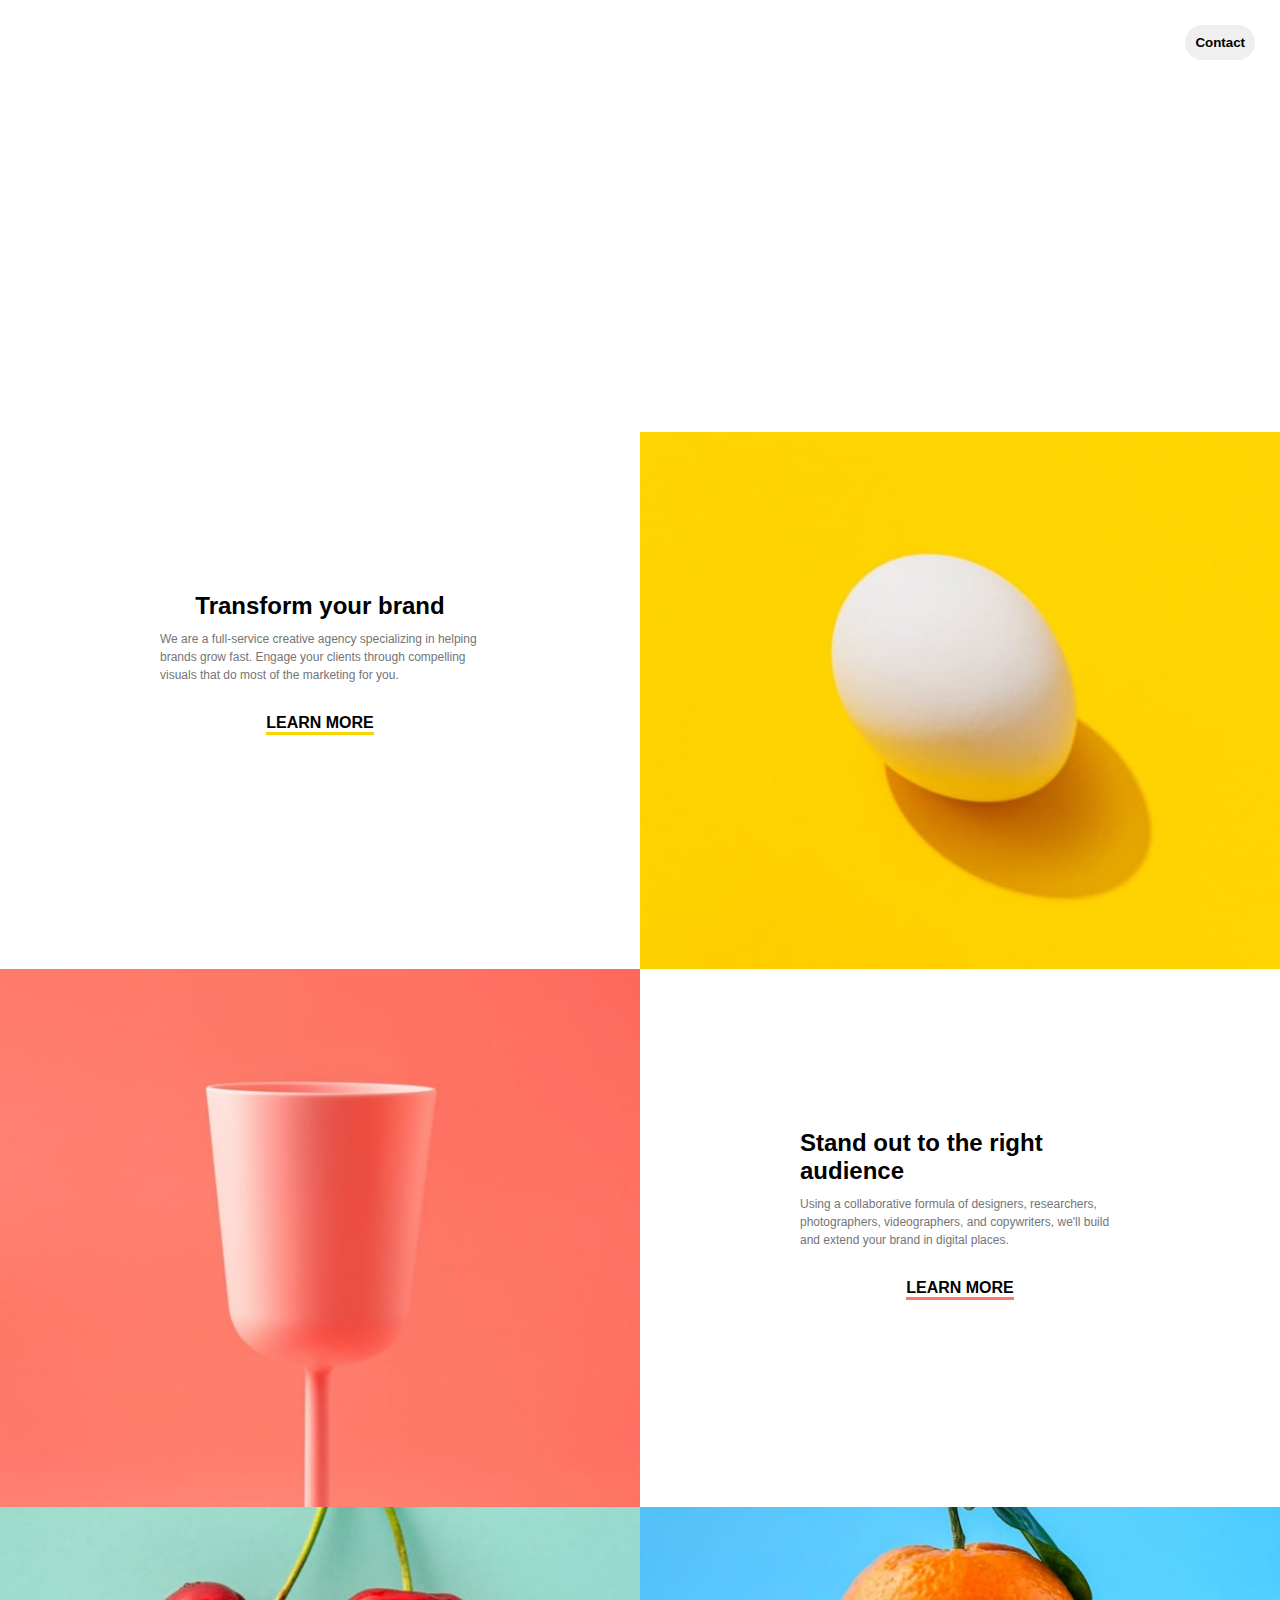
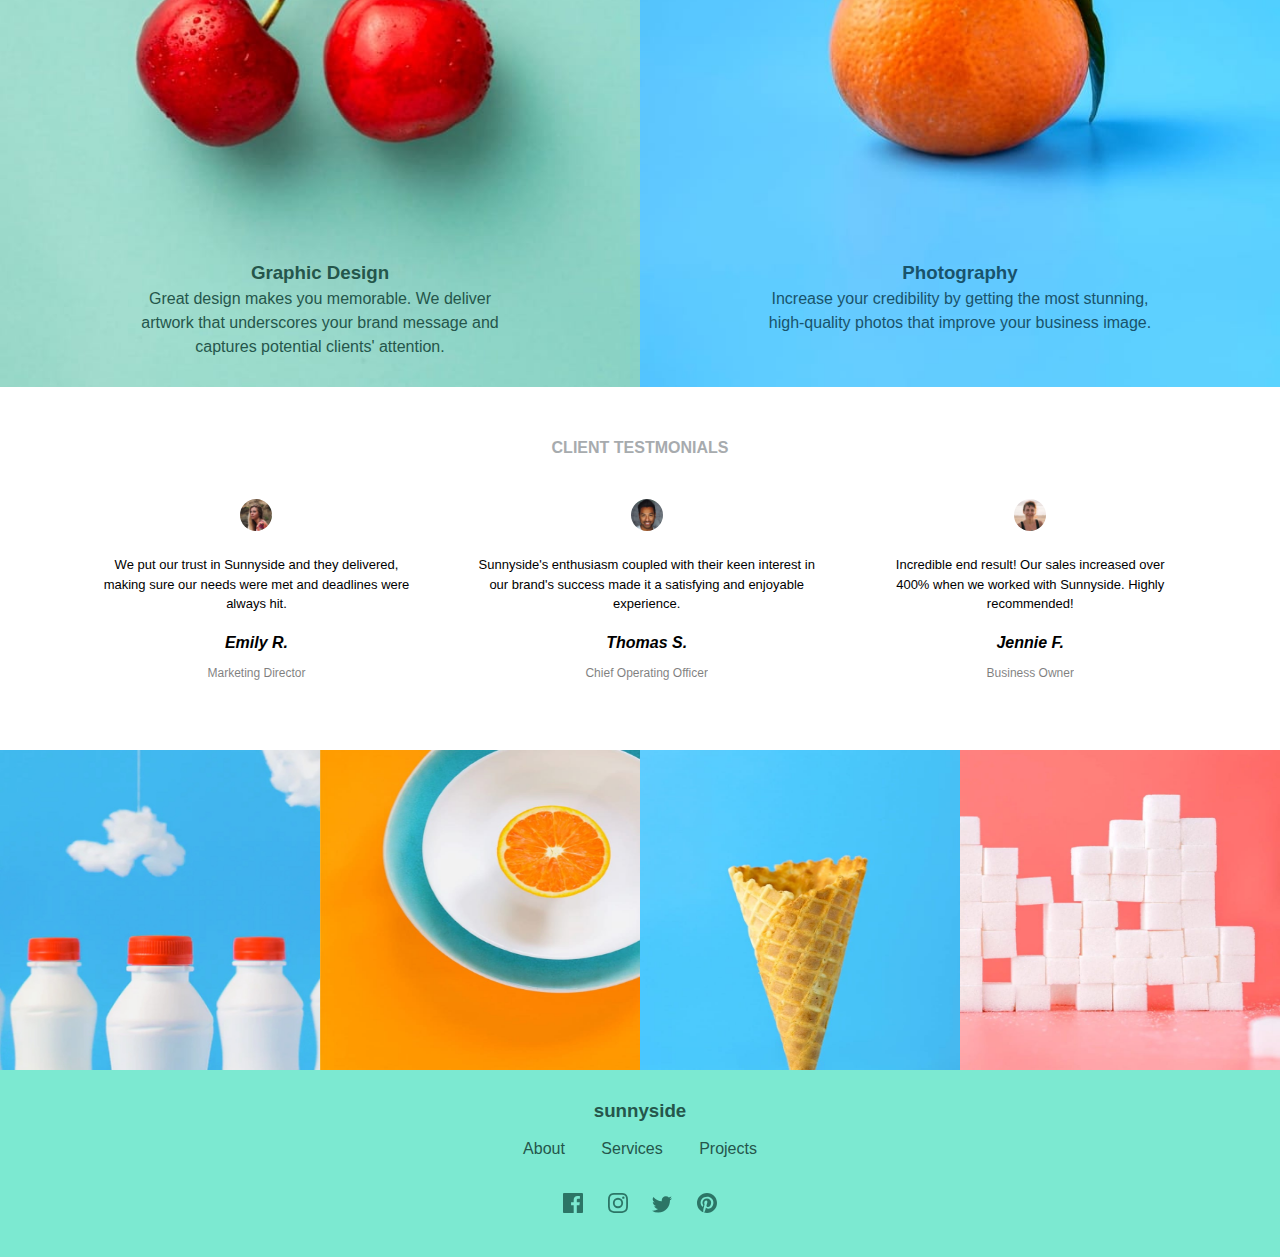
==== index.html @ c7218f88 "Update and rename idex.html to index.html" ====
<!DOCTYPE html>
<html lang="en">
<head>
    <meta charset="UTF-8">
    <meta name="viewport" content="width=device-width, initial-scale=1.0">
    <title>agency-landing-page</title>
    <link rel="stylesheet" href="./style.css">
</head>
<body>
    <div class="mainContainer">

        <!-- box-1 to box-7 -->
        <div class="innerContainer">
            
            <div class="box-1">     <!-- header  -->
                <nav>
                    <h3 style="color: white;">sunnyside</h3>
                    <div class="navDiv">
                        <a href="#">About</a><a href="#">Services</a><a href="#">Projects</a>
                        <button href="#">Contact</button>
                    </div>
                    
                </nav>
                <br>
                    <h2>WE ARE CREATIVES</h2>
            </div> 
            <div class="box-2">             <!-- text -->
                <div class="textDiv">
                    <h2>Transform your brand</h2>
                    <p>We are a full-service creative agency specializing in helping brands grow fast. Engage your clients through compelling visuals that do most of the marketing for you.</p>
                    <a href="#" style=" border-bottom: 3px solid hsl(51, 100%, 49%);">LEARN MORE</a>
                </div>
            </div>
            <div class="box-3"><img class="fourimgs" src="./image-transform.jpg" alt="egg" ></div> <!-- image -->
            <div class="box-4"><img src="image-stand-out.jpg" alt="glass" class="fourimgs"></div> <!-- image -->
            <div class="box-5">               <!-- text -->
                <div class="textDiv">
                    <h2>Stand out to the right audience</h2>
                    <p>Using a collaborative formula of designers, researchers, photographers, videographers, and copywriters, we'll build and extend your brand in digital places.</p>
                    <a href="$" style="border-bottom: 3px solid hsl(7, 99%, 70%);">LEARN MORE</a>
                </div>
                
            </div> 

            <!-- background images -->
            <div class="box-6">
                <div class="bgtext" style="color:hsl(167, 40%, 24%) ;">
                    <h3>Graphic Design</h3>
                    <p>
                        Great design makes you memorable. We deliver artwork that underscores your brand message
                        and captures potential clients' attention.
                    </p>
                </div>
            </div> 
            <div class="box-7">
                <div class="bgtext" style="color: hsl(198, 62%, 26%);">
                    <h3>Photography</h3>
                    <p>
                        Increase your credibility by getting the most stunning, high-quality photos that improve your business image.
                    </p>
                </div>
            </div> 
        </div>   <!-- background images -->

        <div style="padding: 30px;">
            <h4 style=" padding-top: 20px;">CLIENT TESTMONIALS</h4>
            <div class="testmonialFlex">
                <div class="box-8">
                    <img src="./image-emily.jpg" class="person" alt="">
                    <p class="ptag1" >We put our trust in Sunnyside and they delivered, making sure our needs were met and deadlines were always hit.</p>
                    <span style="font-weight: bolder; font-style: italic;">Emily R.</span><p class="ptag2"><br>Marketing Director</p>
                </div>
                <div class="box-9">
                    <img src="./image-thomas.jpg" class="person" alt="">
                    <p class="ptag1" >Sunnyside's enthusiasm coupled with their keen interest in our brand's success made it a satisfying and enjoyable experience.</p>
                    <span style="font-weight: bold; font-style: italic;">Thomas S.</span><p  class="ptag2"> <br>Chief Operating Officer</p>
                </div>
                <div class="box-10">
                    <img src="./image-jennie.jpg" class="person" alt="">
                    <p class="ptag1" >Incredible end result! Our sales increased over 400% when we worked with Sunnyside. Highly recommended!</p>
                    <span style="font-weight: bold; font-style: italic;">Jennie F.</span><p class="ptag2"><br>Business Owner</p>
                </div>
            </div>
        </div>
        
        <div class="testmonialFlex2">
            <div class="box-11"><img src="image-gallery-milkbottles.jpg" class="fourimgs" alt=""></div>
            <div class="box-12"><img src="image-gallery-orange.jpg" class="fourimgs" alt=""></div>
            <div class="box-13"><img src="image-gallery-cone.jpg" class="fourimgs" alt=""></div>
            <div class="box-14"><img src="image-gallery-sugarcubes.jpg" class="fourimgs" alt=""></div>
        </div>
        <footer class="footerclass">
            <h3>sunnyside</h3> <br>
            <a href="#">About</a>
            <a style="padding: 2rem;" href="#" >Services</a>
            <a href="#">Projects</a>

            <br>

            <div class="socialmedia">
                <a href="#"><img src="./icon-facebook.svg" alt="fb" ></a>
                <a href=""><img src="./icon-instagram.svg" alt="insta"></a>
                <a href=""><img src="./icon-twitter.svg" alt="twitter"></a>
                <a href=""><img src="./icon-pinterest.svg" alt="pinterest"></a>
            </div>
            
        </footer>
    </div>
</body>
</html>
---- style.css ----
*{
    padding: 0;
    margin: 0;
    font-family: sans-serif;
    box-sizing: border-box;
}

.innerContainer{
    display: grid;
    grid-template-columns: repeat(4,1fr);
}

.box-1{
    background: url('./desktop/image-header.jpg') no-repeat center center/cover;
    grid-row: 1/2;
    grid-column: 1/5;
    height: 27rem;
    width: 100%;
    text-align: center;
    color: white;
    font-size: large;
    line-height: 1.4;
}
 /* Innercontainer nav css */

 nav{
    display: flex;
    padding: 25px;
 }
 .navDiv{
    margin-left: auto;
 }
 nav a{
    color: white;
    padding: 10px;
 }
 nav a:hover{
    color:hsl(210, 4%, 67%)
 }
 .navDiv button{
    padding: 10px;
    text-decoration: none;
    border: 0;
    border-radius: 20px;
    font-weight: bold;
 }
 .navDiv button:hover{
    background-color: transparent;
    backdrop-filter: blur(20px);
    color: white;
 }

        /* grid Boxes */
.box-2{
    grid-row: 2/3;
    grid-column: 1/3;
    width: 100%;

}

.textDiv{
    display: flex;
    flex-direction: column;
    justify-content: center;
    align-items: center;
    margin: 25%;
}
.textDiv p{
    font-size: 12px;
    text-align: left;
    line-height: 1.5;
    font-weight: 500;
    color: hsl(220, 1%, 46%);
    margin-top: 10px;
    margin-bottom: 10px;
}

.textDiv a{
    font-weight: bolder;
    color: black;
    padding-top: 20px ;
}

.textDiv a:hover{
    color: gray;
}

.box-3{
    grid-row: 2/3;
    grid-column: 3/5 ;
}

.box-4{
    grid-row: 3/4;
    grid-column:1/3 ;
}

.box-5{
    grid-row:3/4 ;
    grid-column: 3/5;
}
.box-6{
    grid-row:4/5 ;
    grid-column: 1/3;
    width: 100%;
    height: 30rem;
    background: url('image-graphic-design.jpg' )no-repeat center center/cover;

}
.box-7{
    grid-row:4/5 ;
    grid-column: 3/5;
    width: 100%;
    height: 30rem;
    background: url('image-photography.jpg') no-repeat center center/cover;
}
.bgtext{
    padding-top: 55%;
    padding-inline: 20%;
    text-align: center;
    line-height: 1.5;
    color: hsl(213, 9%, 39%);
}
.fourimgs{
    height: 100%;
    width: 100%;
}
.testmonialFlex{
    display: flex;
    align-items: center;
    justify-content: space-evenly;
    padding: 30px 40px;
 }
 .box-8{
    text-align: center;
    margin: 10px;
    
 }
 .box-9{
    text-align: center;
    margin: 10px;
 }
 .box-10{
    text-align: center;
    margin: 10px;
 }
 h4{
    text-align: center;
    line-height: 1.4;
    color: hsl(210, 4%, 67%);
 }

.person{
    border-radius: 100%;
    height: 2rem;
    width: 2rem;
}
.ptag1{
    padding: 20px;
    font-weight: 300;
    font-size: 13px;
    line-height: 1.5;
    text-align: center;
}
.ptag2{
    opacity: 50%;
    font-size: 12px;
}
 .testmonialFlex2{
    display: flex;
    flex-direction: row;
 }

 .box-11{
    width: 100%;
    height: 20rem;
 }
.box-12{
    width: 100%;
    height: 20rem;
}
.box-13{
    width: 100%;
    height: 20rem;
}
.box-14{
    width: 100%;
    height: 20rem;
}

.fourimgs{
    width: 100%;
    height: 100%;
}

.footerclass{
    background-color: hsl(167, 71%, 70%);
    text-align: center;
    justify-content: space-around;
    align-items: center;
    padding-block: 30px;
    color: hsl(167, 40%, 24%);
}
a{
    color: hsl(167, 40%, 24%);
    text-decoration: none;
    cursor: pointer;
}
a:hover{
    color: white;
}
.socialmedia{
    padding-top: 25px;
}
.socialmedia img{
    padding: 10px;
    
}
.socialmedia a:hover{
    padding: 10px;
    border-radius: 100%;
    background-color: white;
}


/* mobile view */
@media  (max-width:480px)  {
    *{
        margin: 0;
        padding: 0;
    }
    .innerContainer{
        display: grid;
        grid-template-columns: repeat(1,1fr);
    }
    .box-1{
        grid-row:1/2 ;
        grid-column: 1/1;
    }
    .box-2{
        grid-row: 3/4;
        grid-column: 1/1;
    }
    .box-3{
        grid-row: 2/3;
        grid-column: 1/1;
    }
    .box-4{
        grid-row:4/5 ;
        grid-column: 1/1;
    }
    .box-5{
        grid-row:5/6 ;
        grid-column: 1/1;
    }
    .box-6{
        grid-row:7/8 ;
        grid-column: 1/1;
    }
    .box-7{
        grid-row:8/9 ;
        grid-column: 1/1;
    }


    .bgtext{
        margin-top: 15%;
    }

    .textDiv{
        display: flex;
        flex-direction: column;
        justify-content: center;
        align-items: center;
        margin: 15%;
    }
    .textDiv p{
        font-size: 16px;
    }
    .testmonialFlex{
        display: flex;
        flex-direction: column;
        align-items: center;
        padding: 5px;
        border: 0;
        margin: 0;
    }

    .testmonialFlex2{
        display: grid;
        grid-template-columns: repeat(2,1fr);
        width: 100%;
     }

}
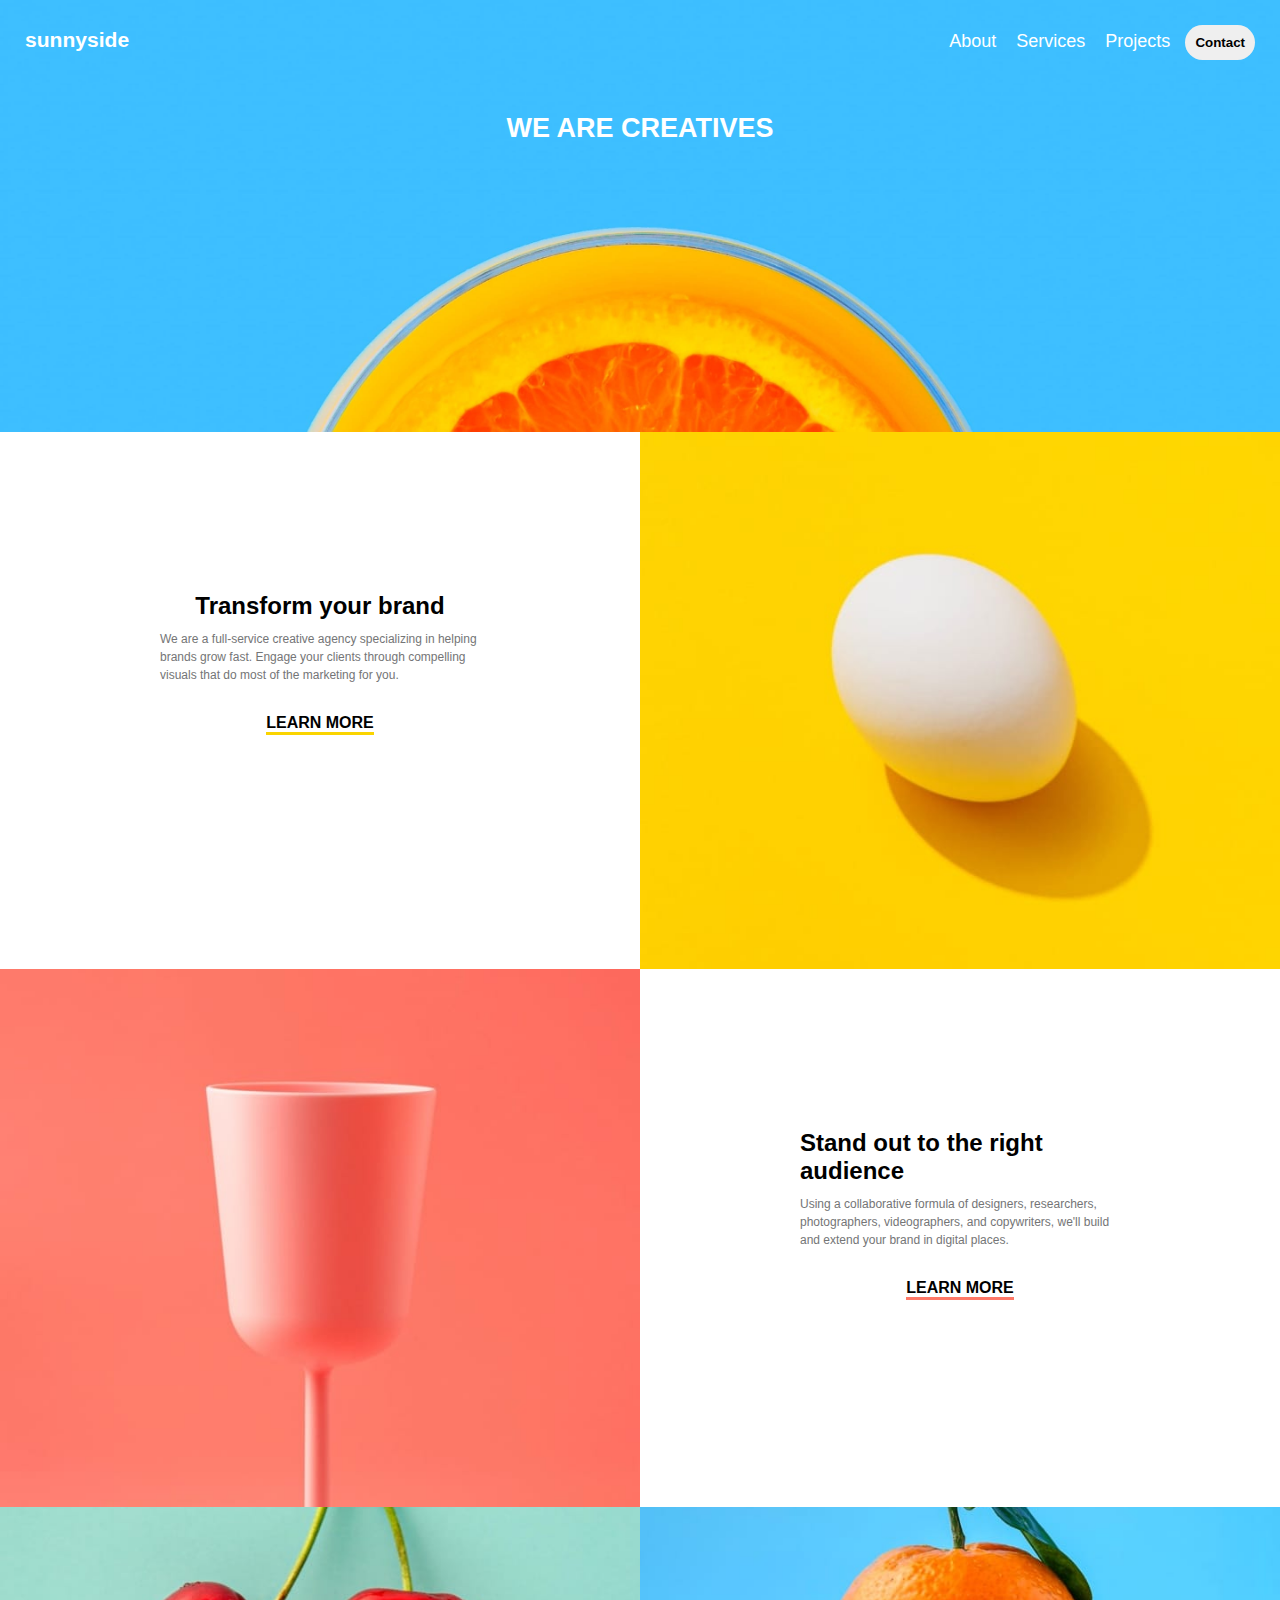
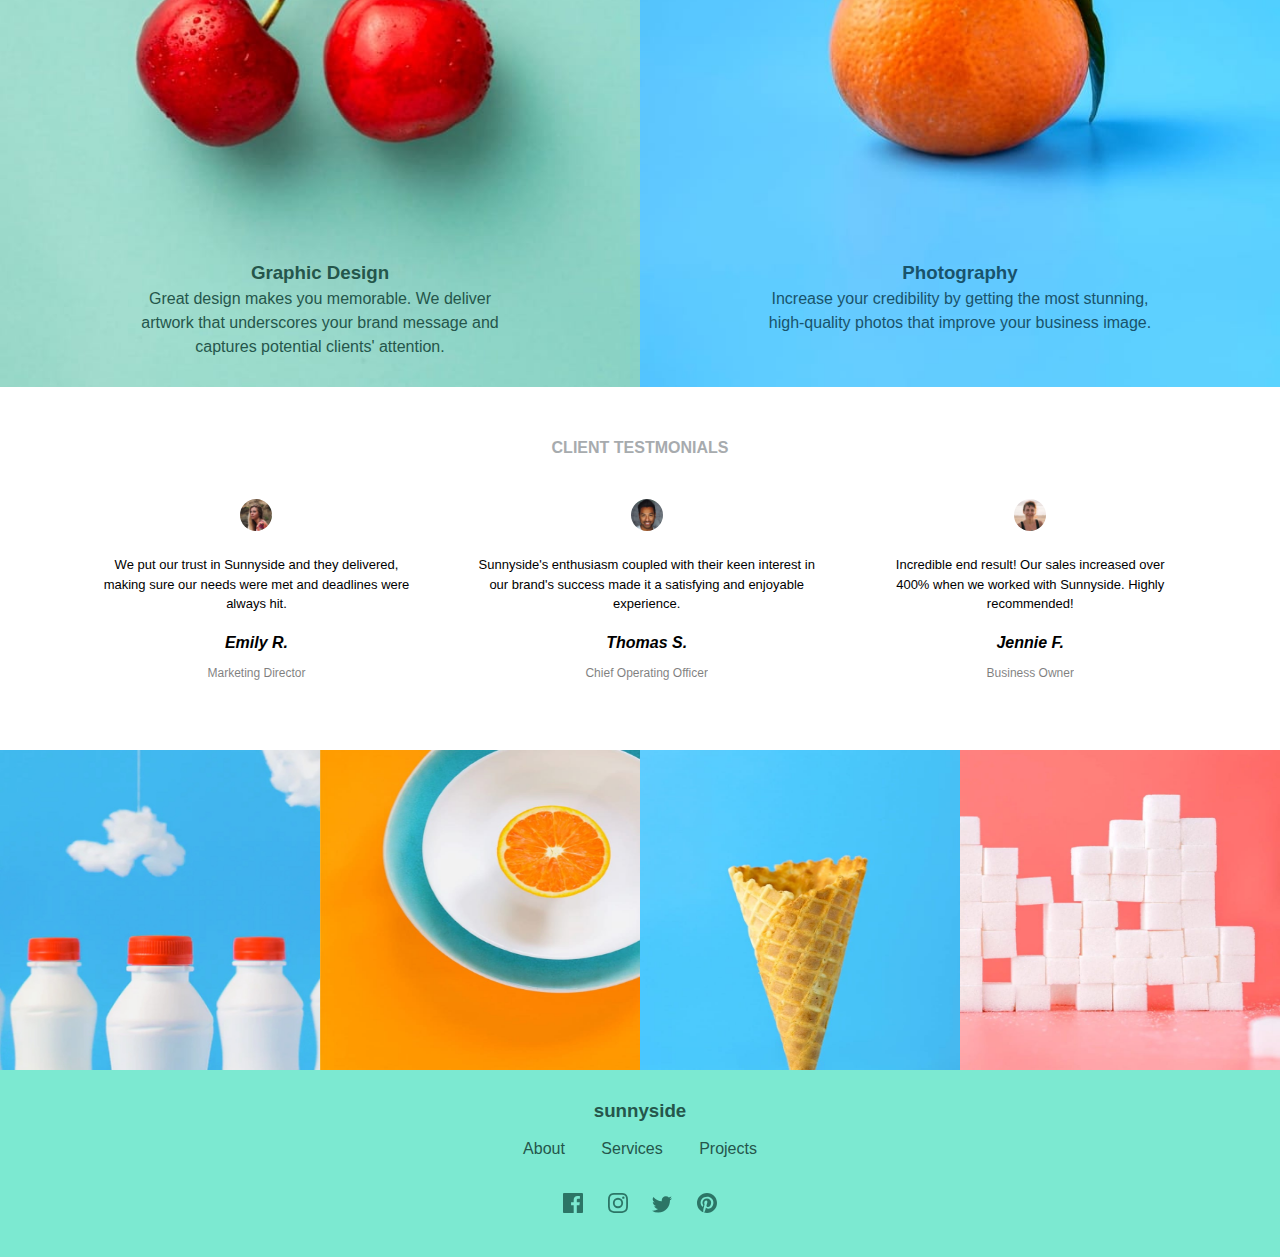
==== commit 3946309f: "Update index.html" ====
--- a/index.html
+++ b/index.html
@@ -15,11 +15,17 @@
             <div class="box-1">     <!-- header  -->
                 <nav>
                     <h3 style="color: white;">sunnyside</h3>
-                    <div class="navDiv">
-                        <a href="#">About</a><a href="#">Services</a><a href="#">Projects</a>
-                        <button href="#">Contact</button>
-                    </div>
                     
+                    
+
+                        <div class="navDiv">
+                            <a href="#">About</a><a href="#">Services</a><a href="#">Projects</a>
+                            <button href="#">Contact</button>
+                        </div>
+
+                    
+                    <img src="./icon-menu.svg" class="iconMenu" alt="">
+
                 </nav>
                 <br>
                     <h2>WE ARE CREATIVES</h2>
@@ -106,5 +112,6 @@
             
         </footer>
     </div>
+    <script src="./app.js"></script>
 </body>
 </html>
--- a/style.css
+++ b/style.css
@@ -11,7 +11,7 @@
 }
 
 .box-1{
-    background: url('./desktop/image-header.jpg') no-repeat center center/cover;
+    background: url('image-header.jpg') no-repeat center center/cover;
     grid-row: 1/2;
     grid-column: 1/5;
     height: 27rem;
@@ -167,8 +167,8 @@
     font-size: 12px;
 }
  .testmonialFlex2{
-    display: flex;
-    flex-direction: row;
+    display: grid;
+    grid-template-columns: repeat(4,1fr);
  }
 
  .box-11{
@@ -221,7 +221,9 @@
     border-radius: 100%;
     background-color: white;
 }
-
+.iconMenu{
+    display: none;
+}
 
 /* mobile view */
 @media  (max-width:480px)  {
@@ -229,6 +231,14 @@
         margin: 0;
         padding: 0;
     }
+    .iconMenu{
+        display: block;
+        margin-left: auto;
+        cursor: pointer;
+        height: 20px;
+        width: 25px;
+        opacity: 60%;
+    }
     .innerContainer{
         display: grid;
         grid-template-columns: repeat(1,1fr);
@@ -262,9 +272,11 @@
         grid-column: 1/1;
     }
 
-
-    .bgtext{
+    .bgtext:first-child{
         margin-top: 15%;
+    }
+    .bgtext:last-child{
+        margin-top: 20%;
     }
 
     .textDiv{
@@ -278,18 +290,85 @@
         font-size: 16px;
     }
     .testmonialFlex{
-        display: flex;
-        flex-direction: column;
-        align-items: center;
-        padding: 5px;
-        border: 0;
-        margin: 0;
+        display: grid;
+        grid-template-columns: repeat(1,1fr);
     }
 
     .testmonialFlex2{
         display: grid;
         grid-template-columns: repeat(2,1fr);
         width: 100%;
+    }
+    .footerclass{
+        background-color: hsl(167, 71%, 70%);
+        text-align: center;
+        justify-content: space-around;
+        align-items: center;
+        color: hsl(167, 40%, 24%);
+        width: 100%;
+    }
+    /* icon Menu */
+    .iconMenu{
+        display: block;
+        margin-left: auto;
+        cursor: pointer;
+        height: 20px;
+        width: 25px;
+        opacity: 60%;
+    }
+    /* .navDiv{
+        margin-top: 25%;
+        display: none;
+        flex-direction: column;
+        justify-content: center;      
+        align-items: center;
+        background-color: white;
+        width: 15rem;
+        border-radius: 10px;
+    }
+
+    .navDiv-show{
+        display: flex;
+    } */
+    
+    .navDiv {
+        display: none; /* Initially hidden */
+        flex-direction: column;
+        justify-content: center;
+        align-items: center;
+        background-color: white;
+        width: 15rem;
+        border-radius: 10px;
+        position: absolute;
+        top: 60px; /* Adjust position */
+        right: 10px;
+        box-shadow: 0 4px 6px rgba(0, 0, 0, 0.1);
+        padding: 15px;
+    }
+    
+    .navDiv-show {
+        display: flex; /* Show when toggled */
+    }
+    
+
+    nav a{
+        color: black;
+        padding: 7px;
+        font-size: 13px;
+    }
+
+    .navDiv button{
+        padding: 10px;
+        text-decoration: none;
+        border: 0;
+        border-radius: 20px;
+        font-weight: bold;
+        background-color: hsl(51, 100%, 49%);
+        margin-block: 10px;
      }
-
-}+     .navDiv button:hover{
+        background-color: whitesmoke;
+        backdrop-filter: blur(20px);
+        color: black;
+     }
+}
